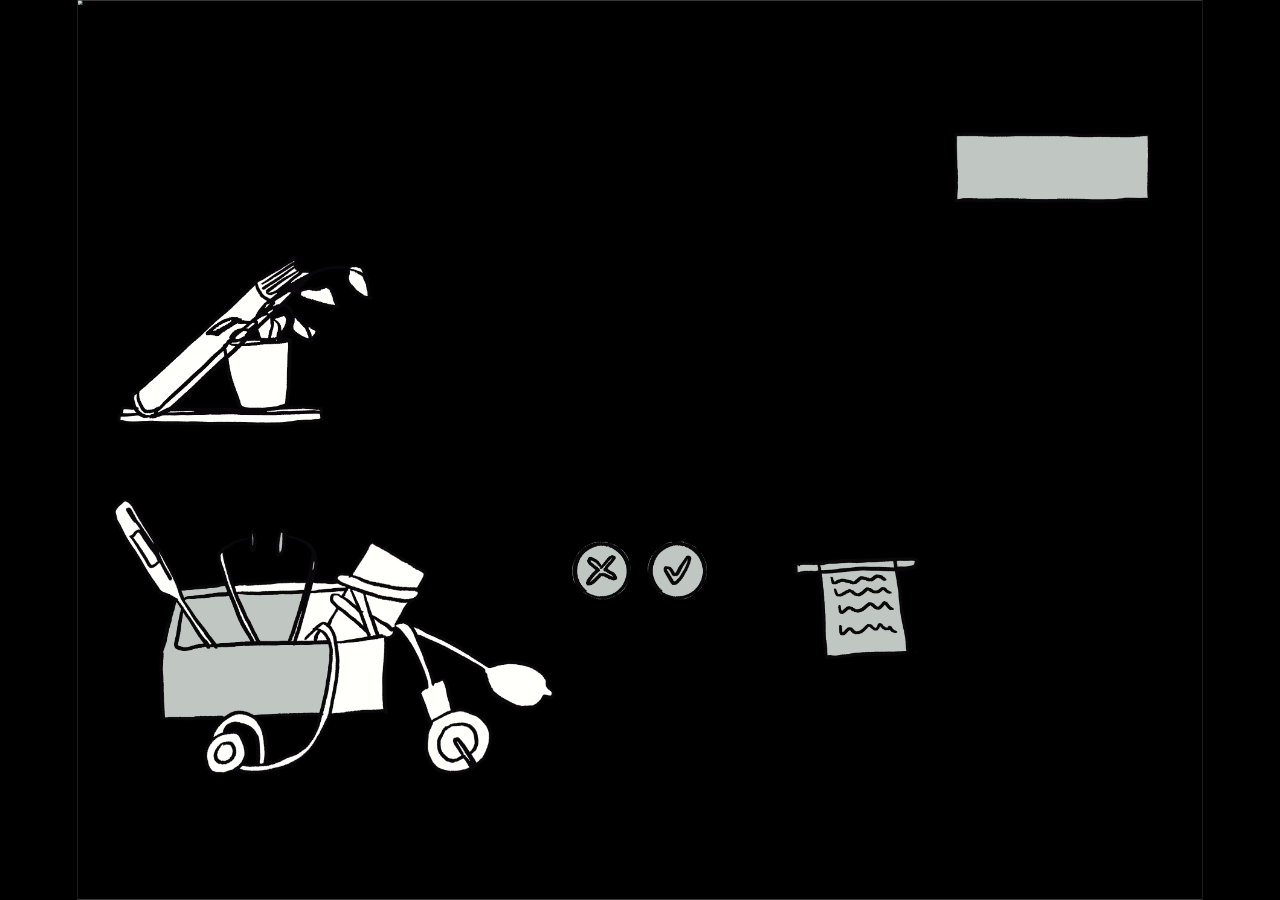
==== RiskFactorFrontend/index.html @ 7b320256 "better ui (graphics)" ====
<!DOCTYPE html>
<html lang="en">
<head>
  <meta charset="UTF-8" />
  <meta name="viewport" content="width=device-width, initial-scale=1.0" />
  <title>Frame</title>
  <style>
    * { margin: 0; padding: 0; box-sizing: border-box; }

    html, body {
      width: 100%;
      height: 100%;
      overflow: hidden;
      background: #000;
    }

    .frame-1 {
      position: absolute;
      width: 4096px;
      height: 3277px;
      transform-origin: 0 0;
      top: 0;
      left: 0;
    }

    .background {
      position: absolute;
      width: 4096px;
      height: 3277px;
      left: 0px;
      top: 0px;
    }

    .tool-box {
      position: absolute;
      width: 1612px;
      height: 1009px;
      left: 127px;
      top: 1813.5px;
    }

    .bad {
      position: absolute;
      width: 213px;
      height: 209px;
      left: 1801px;
      top: 1972.5px;
      cursor: pointer;
    }

    .good {
      position: absolute;
      width: 216px;
      height: 210px;
      left: 2076px;
      top: 1971.5px;
      cursor: pointer;
    }

    .patient-file {
      position: absolute;
      width: 457px;
      height: 372px;
      left: 2606px;
      top: 2027.5px;
      cursor: pointer;
    }

    .score {
      position: absolute;
      width: 720px;
      height: 258px;
      left: 3188px;
      top: 480.5px;
    }

    .book-and-plant {
      position: absolute;
      width: 933px;
      height: 621px;
      left: 143px;
      top: 930.5px;
    }

    .symptoms {
      position: absolute;
      width: 3120px;
      height: 2589px;
      left: 488px;
      top: 335.5px;
      display: none;
    }

    .exit-symptoms {
      position: absolute;
      width: 173px;
      height: 170px;
      left: 3273px;
      top: 480.5px;
      cursor: pointer;
      display: none;
    }

    .symptoms.visible,
    .exit-symptoms.visible {
      display: block;
    }
  </style>
</head>
<body>
  <div class="frame-1">
    <img class="background"     src="assets/BACKGROUND.jpg"    alt="" />
    <img class="tool-box"       src="assets/TOOL_BOX.png"      alt="" />
    <img class="bad"            src="assets/BAD.png"            alt="" />
    <img class="good"           src="assets/GOOD.png"           alt="" />
    <img class="patient-file"   src="assets/PATIENT_FILE.png"   alt="" />
    <img class="score"          src="assets/SCORE.png"          alt="" />
    <img class="book-and-plant" src="assets/BOOK_AND_PLANT.png" alt="" />
    <img class="symptoms"       src="assets/SYMPTOMS.png"       alt="" />
    <img class="exit-symptoms"  src="assets/EXIT_SYMPTOMS.png"  alt="" />
  </div>

  <script>
    function scale() {
      const s = Math.min(window.innerWidth / 4096, window.innerHeight / 3277);
      const x = (window.innerWidth  - 4096 * s) / 2;
      const y = (window.innerHeight - 3277 * s) / 2;
      document.querySelector('.frame-1').style.transform = `translate(${x}px, ${y}px) scale(${s})`;
    }

    scale();
    window.addEventListener('resize', scale);

    document.querySelector('.patient-file').addEventListener('click', function () {
      document.querySelector('.symptoms').classList.add('visible');
      document.querySelector('.exit-symptoms').classList.add('visible');
    });

    document.querySelector('.exit-symptoms').addEventListener('click', function () {
      document.querySelector('.symptoms').classList.remove('visible');
      document.querySelector('.exit-symptoms').classList.remove('visible');
    });
  </script>
</body>
</html>
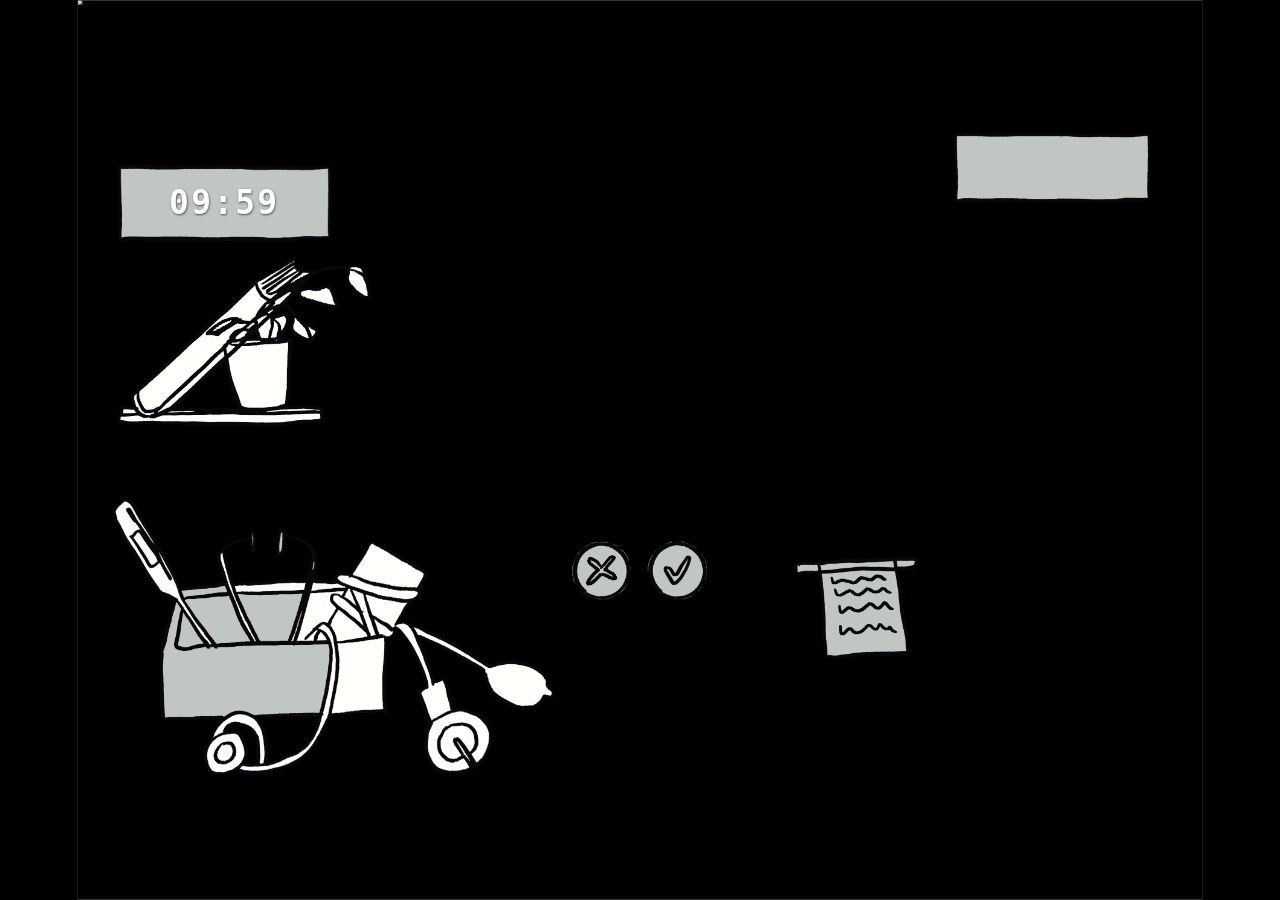
==== commit 876a5c11: "timer" ====
--- a/RiskFactorFrontend/index.html
+++ b/RiskFactorFrontend/index.html
@@ -80,8 +80,38 @@
       height: 621px;
       left: 143px;
       top: 930.5px;
-    }
-
+      cursor: pointer;
+    }
+
+    /* Timer */
+    .timer-wrapper {
+      position: absolute;
+      width: 782px;
+      height: 281px;
+      left: 143px;
+      top: 598.5px;
+    }
+
+    .timer-bg {
+      width: 100%;
+      height: 100%;
+    }
+
+    .timer-text {
+      position: absolute;
+      top: 50%;
+      left: 50%;
+      transform: translate(-50%, -50%);
+      font-size: 120px;
+      font-family: monospace;
+      font-weight: bold;
+      color: #fff;
+      letter-spacing: 8px;
+      text-shadow: 2px 2px 8px rgba(0,0,0,0.6);
+      white-space: nowrap;
+    }
+
+    /* Symptoms overlay */
     .symptoms {
       position: absolute;
       width: 3120px;
@@ -101,23 +131,77 @@
       display: none;
     }
 
+    /* Book overlay */
+    .high-priority {
+      position: absolute;
+      width: 1281px;
+      height: 2470px;
+      left: 1416px;
+      top: 354.5px;
+      display: none;
+    }
+
+    .medium-priority {
+      position: absolute;
+      width: 1281px;
+      height: 2470px;
+      left: 2741px;
+      top: 354.5px;
+      display: none;
+    }
+
+    .risk-factor {
+      position: absolute;
+      width: 1281px;
+      height: 2470px;
+      left: 95px;
+      top: 363.5px;
+      display: none;
+    }
+
+    .exit-book {
+      position: absolute;
+      width: 173px;
+      height: 170px;
+      left: 3849px;
+      top: 142.5px;
+      cursor: pointer;
+      display: none;
+      z-index: 999;
+    }
+
     .symptoms.visible,
-    .exit-symptoms.visible {
+    .exit-symptoms.visible,
+    .high-priority.visible,
+    .medium-priority.visible,
+    .risk-factor.visible,
+    .exit-book.visible {
       display: block;
     }
   </style>
 </head>
 <body>
   <div class="frame-1">
-    <img class="background"     src="assets/BACKGROUND.jpg"    alt="" />
-    <img class="tool-box"       src="assets/TOOL_BOX.png"      alt="" />
-    <img class="bad"            src="assets/BAD.png"            alt="" />
-    <img class="good"           src="assets/GOOD.png"           alt="" />
-    <img class="patient-file"   src="assets/PATIENT_FILE.png"   alt="" />
-    <img class="score"          src="assets/SCORE.png"          alt="" />
-    <img class="book-and-plant" src="assets/BOOK_AND_PLANT.png" alt="" />
-    <img class="symptoms"       src="assets/SYMPTOMS.png"       alt="" />
-    <img class="exit-symptoms"  src="assets/EXIT_SYMPTOMS.png"  alt="" />
+    <img class="background"      src="assets/BACKGROUND.jpg"      alt="" />
+    <img class="tool-box"        src="assets/TOOL_BOX.png"        alt="" />
+    <img class="bad"             src="assets/BAD.png"             alt="" />
+    <img class="good"            src="assets/GOOD.png"            alt="" />
+    <img class="patient-file"    src="assets/PATIENT_FILE.png"    alt="" />
+    <img class="score"           src="assets/SCORE.png"           alt="" />
+    <img class="book-and-plant"  src="assets/BOOK_AND_PLANT.png"  alt="" />
+
+    <!-- Timer -->
+    <div class="timer-wrapper">
+      <img class="timer-bg" src="assets/SCORE.png" alt="" />
+      <div class="timer-text" id="timer">10:00</div>
+    </div>
+
+    <img class="symptoms"        src="assets/SYMPTOMS.png"        alt="" />
+    <img class="exit-symptoms"   src="assets/EXIT_SYMPTOMS.png"   alt="" />
+    <img class="high-priority"   src="assets/HIGH_PRIORITY.png"   alt="" />
+    <img class="medium-priority" src="assets/HIGH_PRIORITY.png"   alt="" />
+    <img class="risk-factor"     src="assets/HIGH_PRIORITY.png"   alt="" />
+    <img class="exit-book"       src="assets/EXIT_SYMPTOMS.png"   alt="" />
   </div>
 
   <script>
@@ -131,6 +215,24 @@
     scale();
     window.addEventListener('resize', scale);
 
+    // Timer (counts down from 10:00)
+    let totalSeconds = 10 * 60;
+    const timerEl = document.getElementById('timer');
+
+    function updateTimer() {
+      if (totalSeconds <= 0) {
+        timerEl.textContent = '00:00';
+        return;
+      }
+      totalSeconds--;
+      const m = Math.floor(totalSeconds / 60).toString().padStart(2, '0');
+      const s = (totalSeconds % 60).toString().padStart(2, '0');
+      timerEl.textContent = `${m}:${s}`;
+    }
+
+    setInterval(updateTimer, 1000);
+
+    // Symptoms
     document.querySelector('.patient-file').addEventListener('click', function () {
       document.querySelector('.symptoms').classList.add('visible');
       document.querySelector('.exit-symptoms').classList.add('visible');
@@ -140,6 +242,21 @@
       document.querySelector('.symptoms').classList.remove('visible');
       document.querySelector('.exit-symptoms').classList.remove('visible');
     });
+
+    // Book panels
+    document.querySelector('.book-and-plant').addEventListener('click', function () {
+      document.querySelector('.high-priority').classList.add('visible');
+      document.querySelector('.medium-priority').classList.add('visible');
+      document.querySelector('.risk-factor').classList.add('visible');
+      document.querySelector('.exit-book').classList.add('visible');
+    });
+
+    document.querySelector('.exit-book').addEventListener('click', function () {
+      document.querySelector('.high-priority').classList.remove('visible');
+      document.querySelector('.medium-priority').classList.remove('visible');
+      document.querySelector('.risk-factor').classList.remove('visible');
+      document.querySelector('.exit-book').classList.remove('visible');
+    });
   </script>
 </body>
 </html>
